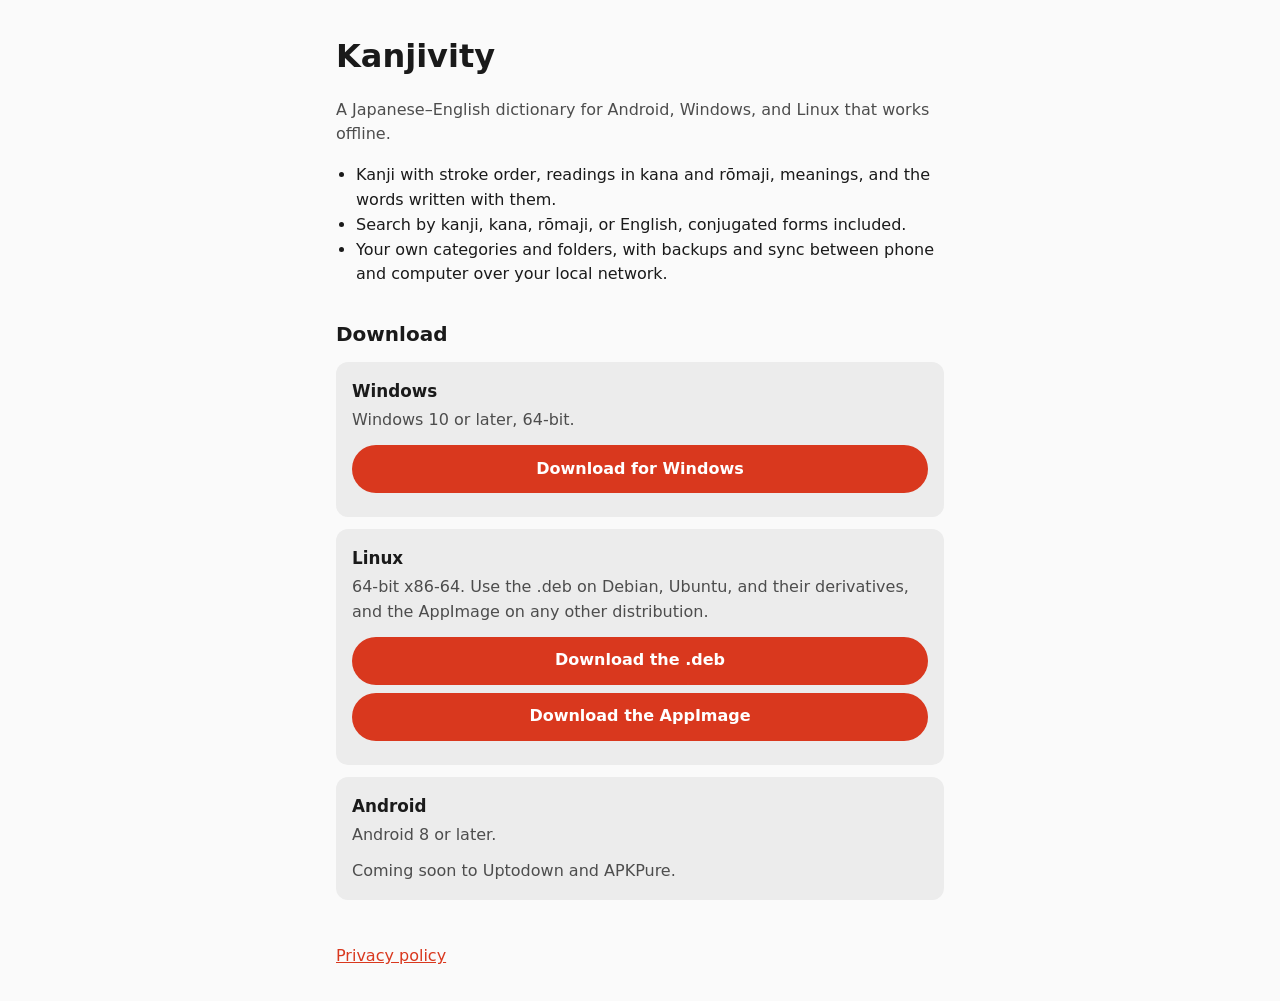
==== index.html @ bca0ab4e "Add the download page and the privacy policy" ====
<!doctype html>
<html lang="en">
<head>
<meta charset="utf-8">
<meta name="viewport" content="width=device-width, initial-scale=1">
<meta name="color-scheme" content="dark light">
<meta name="description" content="Kanjivity is a Japanese-English dictionary for Android, Windows, and Linux that works offline.">
<title>Kanjivity</title>
<link rel="stylesheet" href="style.css">
</head>
<body>
<main>
<h1>Kanjivity</h1>
<p class="lead">A Japanese–English dictionary for Android, Windows, and Linux that works offline.</p>
<ul>
<li>Kanji with stroke order, readings in kana and rōmaji, meanings, and the words written with them.</li>
<li>Search by kanji, kana, rōmaji, or English, conjugated forms included.</li>
<li>Your own categories and folders, with backups and sync between phone and computer over your local network.</li>
</ul>
<h2>Download</h2>
<section class="card">
<h3>Windows</h3>
<p>Windows 10 or later, 64-bit.</p>
<a class="button" href="https://github.com/ghifarhaidar/kanjivity/releases/latest/download/Kanjivity.msi">Download for Windows</a>
</section>
<section class="card">
<h3>Linux</h3>
<p>64-bit x86-64. Use the .deb on Debian, Ubuntu, and their derivatives, and the AppImage on any other distribution.</p>
<a class="button" href="https://github.com/ghifarhaidar/kanjivity/releases/latest/download/kanjivity_amd64.deb">Download the .deb</a>
<a class="button" href="https://github.com/ghifarhaidar/kanjivity/releases/latest/download/Kanjivity-x86_64.AppImage">Download the AppImage</a>
</section>
<section class="card">
<h3>Android</h3>
<p>Android 8 or later.</p>
<p>Coming soon to Uptodown and APKPure.</p>
</section>
</main>
<footer>
<a href="privacy.html">Privacy policy</a>
</footer>
</body>
</html>
---- style.css ----
:root {
  --bg: #121212;
  --text: #E6E6E6;
  --muted: #BDBDBD;
  --card: #2B2B2B;
  --accent: #FF6A4D;
  --on-accent: #121212;
}
@media (prefers-color-scheme: light) {
  :root {
    --bg: #FAFAFA;
    --text: #1A1A1A;
    --muted: #4D4D4D;
    --card: #ECECEC;
    --accent: #D9381E;
    --on-accent: #FFFFFF;
  }
}
* { box-sizing: border-box; }
body {
  margin: 0;
  background: var(--bg);
  color: var(--text);
  font-family: system-ui, -apple-system, "Segoe UI", Roboto, "Helvetica Neue", Arial, sans-serif;
  line-height: 1.55;
  overflow-wrap: anywhere;
}
main, footer { max-width: 40rem; margin: 0 auto; padding: 0 16px; }
main { padding-top: 32px; }
h1 { font-size: 2rem; margin: 0 0 8px; }
h2 { font-size: 1.25rem; margin: 32px 0 8px; }
p, li { color: var(--text); }
.lead, .meta, .note, footer { color: var(--muted); }
ul { padding-left: 1.25rem; }
a { color: var(--accent); }
.card { background: var(--card); border-radius: 12px; padding: 16px; margin: 12px 0; }
.card h3 { margin: 0 0 4px; font-size: 1.05rem; }
.card p { margin: 0 0 12px; color: var(--muted); }
.card p:last-child { margin-bottom: 0; }
.button {
  display: flex;
  align-items: center;
  justify-content: center;
  min-height: 48px;
  margin: 8px 0;
  padding: 0 16px;
  border-radius: 24px;
  background: var(--accent);
  color: var(--on-accent);
  font-weight: 600;
  text-decoration: none;
}
footer { padding-top: 32px; padding-bottom: 32px; }
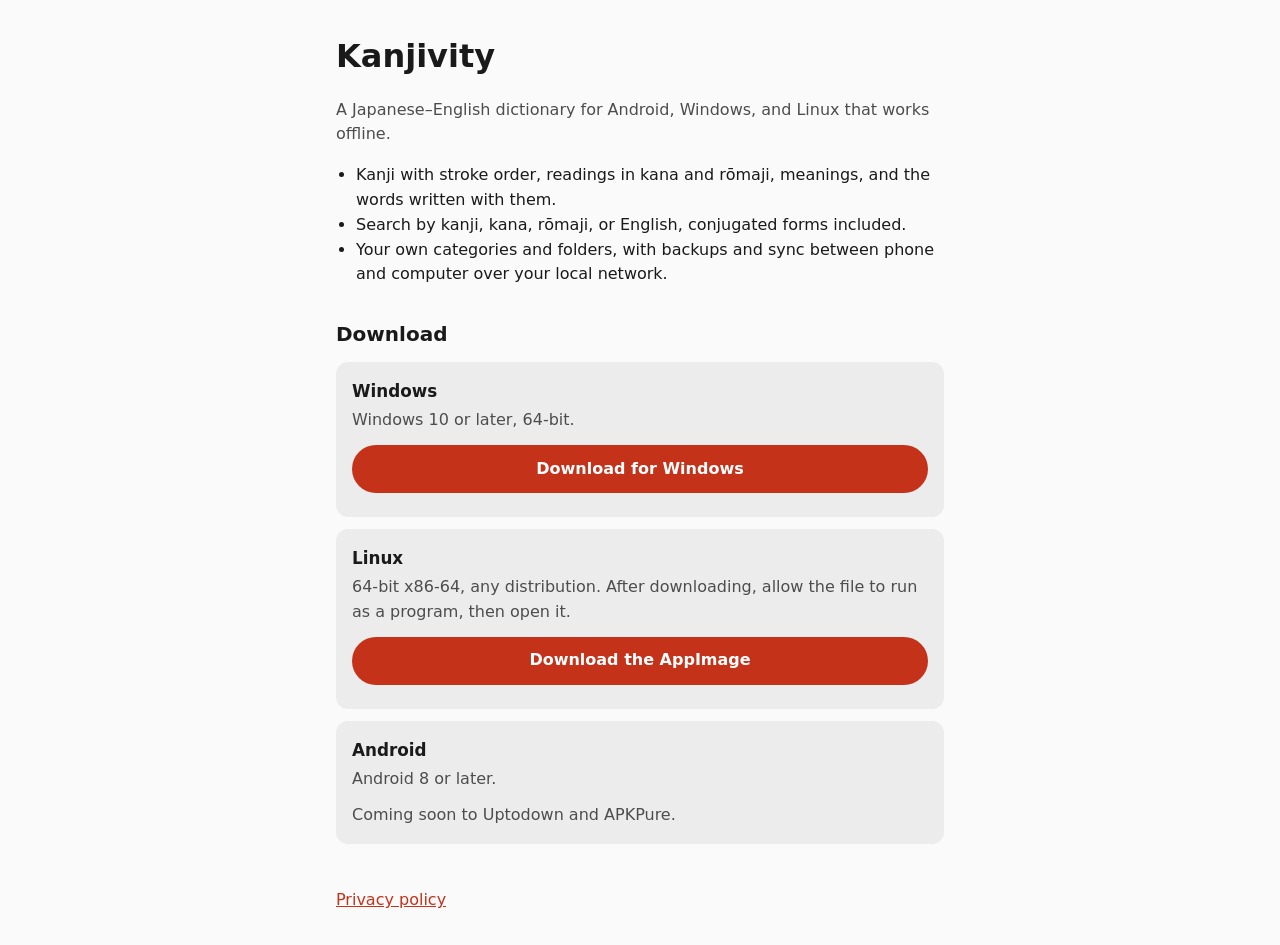
==== commit 8cee0093: "Offer Linux as an AppImage only" ====
--- a/index.html
+++ b/index.html
@@ -25,8 +25,7 @@
 </section>
 <section class="card">
 <h3>Linux</h3>
-<p>64-bit x86-64. Use the .deb on Debian, Ubuntu, and their derivatives, and the AppImage on any other distribution.</p>
-<a class="button" href="https://github.com/ghifarhaidar/kanjivity/releases/latest/download/kanjivity_amd64.deb">Download the .deb</a>
+<p>64-bit x86-64, any distribution. After downloading, allow the file to run as a program, then open it.</p>
 <a class="button" href="https://github.com/ghifarhaidar/kanjivity/releases/latest/download/Kanjivity-x86_64.AppImage">Download the AppImage</a>
 </section>
 <section class="card">
--- a/style.css
+++ b/style.css
@@ -12,7 +12,7 @@
     --text: #1A1A1A;
     --muted: #4D4D4D;
     --card: #ECECEC;
-    --accent: #D9381E;
+    --accent: #C4321A;
     --on-accent: #FFFFFF;
   }
 }
@@ -29,8 +29,7 @@
 main { padding-top: 32px; }
 h1 { font-size: 2rem; margin: 0 0 8px; }
 h2 { font-size: 1.25rem; margin: 32px 0 8px; }
-p, li { color: var(--text); }
-.lead, .meta, .note, footer { color: var(--muted); }
+.lead, .meta, footer { color: var(--muted); }
 ul { padding-left: 1.25rem; }
 a { color: var(--accent); }
 .card { background: var(--card); border-radius: 12px; padding: 16px; margin: 12px 0; }
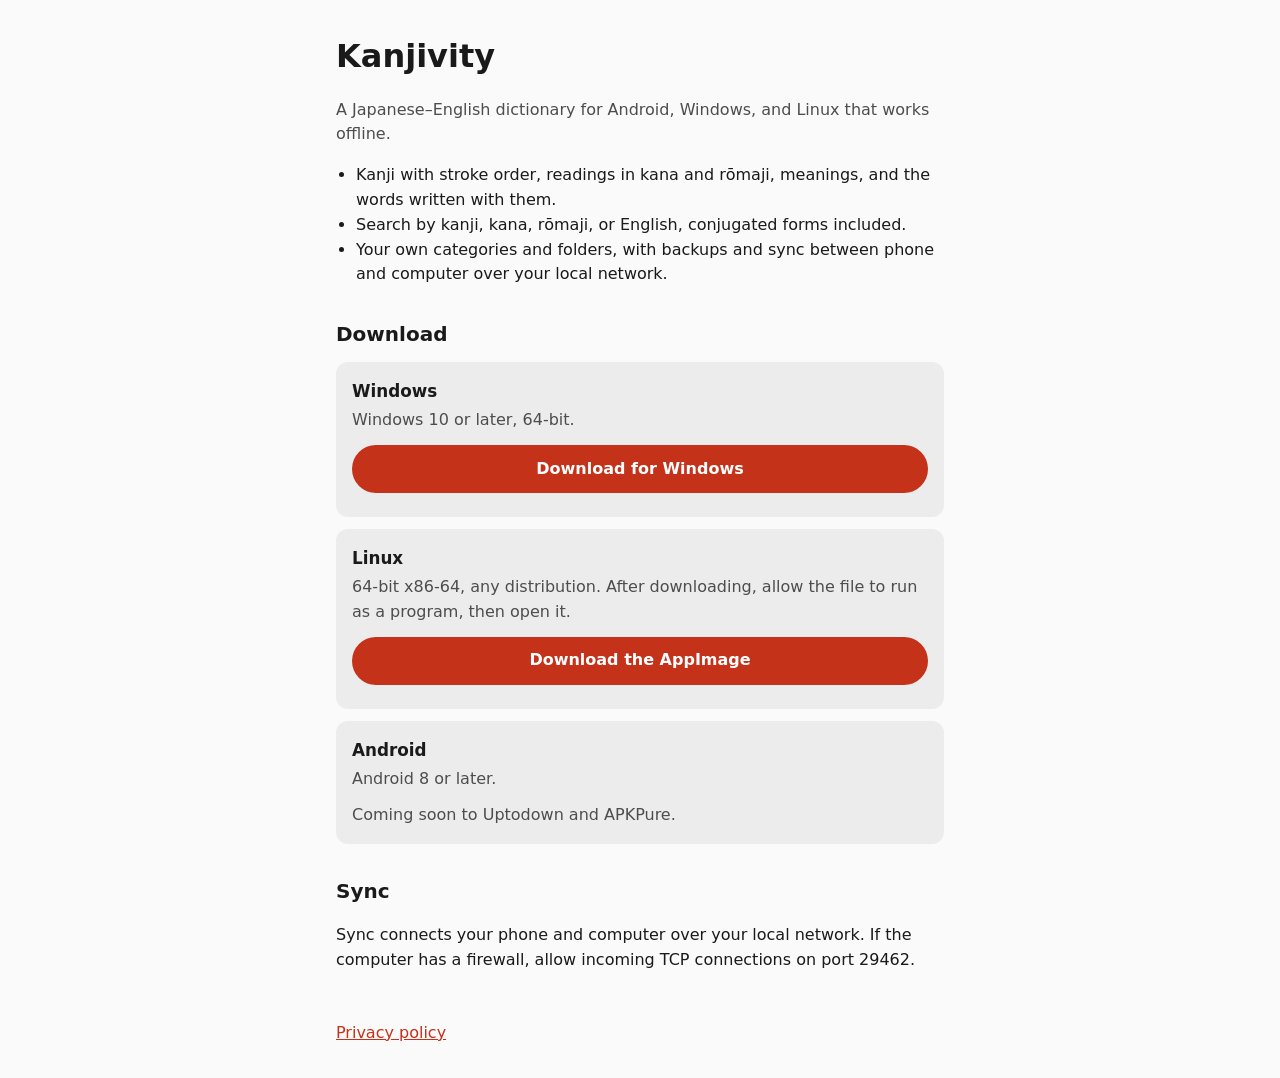
==== commit 915603b4: "Pin sync to a fixed port and report a taken port" ====
--- a/index.html
+++ b/index.html
@@ -33,6 +33,8 @@
 <p>Android 8 or later.</p>
 <p>Coming soon to Uptodown and APKPure.</p>
 </section>
+<h2>Sync</h2>
+<p>Sync connects your phone and computer over your local network. If the computer has a firewall, allow incoming TCP connections on port 29462.</p>
 </main>
 <footer>
 <a href="privacy.html">Privacy policy</a>
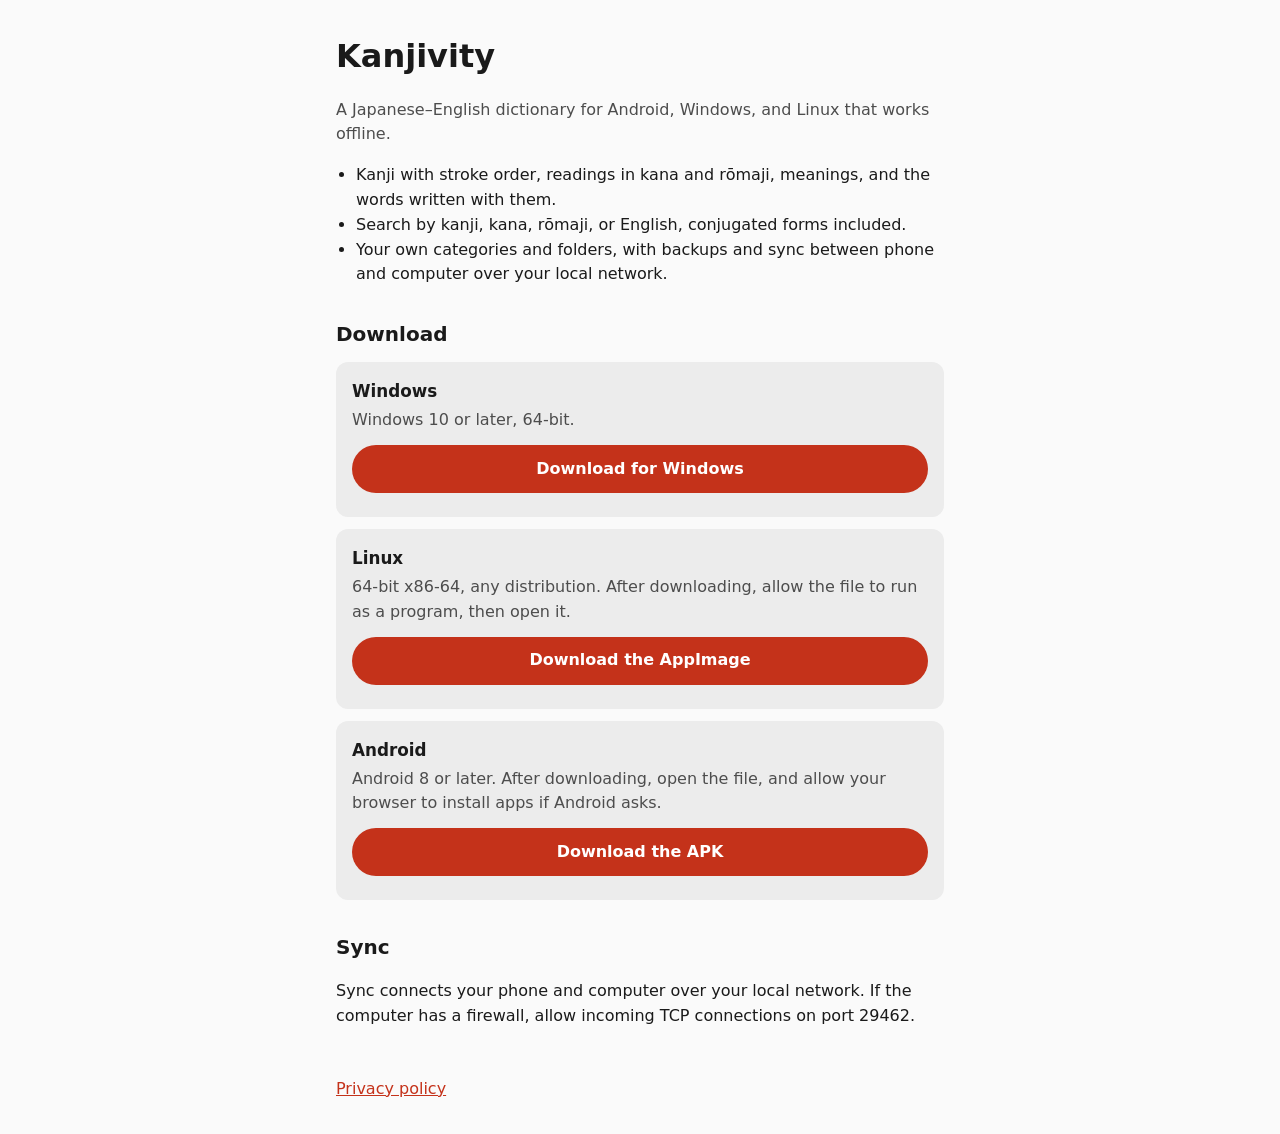
==== commit 7df29a40: "Download the APK from the latest release" ====
--- a/index.html
+++ b/index.html
@@ -30,8 +30,8 @@
 </section>
 <section class="card">
 <h3>Android</h3>
-<p>Android 8 or later.</p>
-<p>Coming soon to Uptodown and APKPure.</p>
+<p>Android 8 or later. After downloading, open the file, and allow your browser to install apps if Android asks.</p>
+<a class="button" href="https://github.com/ghifarhaidar/kanjivity/releases/latest/download/Kanjivity.apk">Download the APK</a>
 </section>
 <h2>Sync</h2>
 <p>Sync connects your phone and computer over your local network. If the computer has a firewall, allow incoming TCP connections on port 29462.</p>
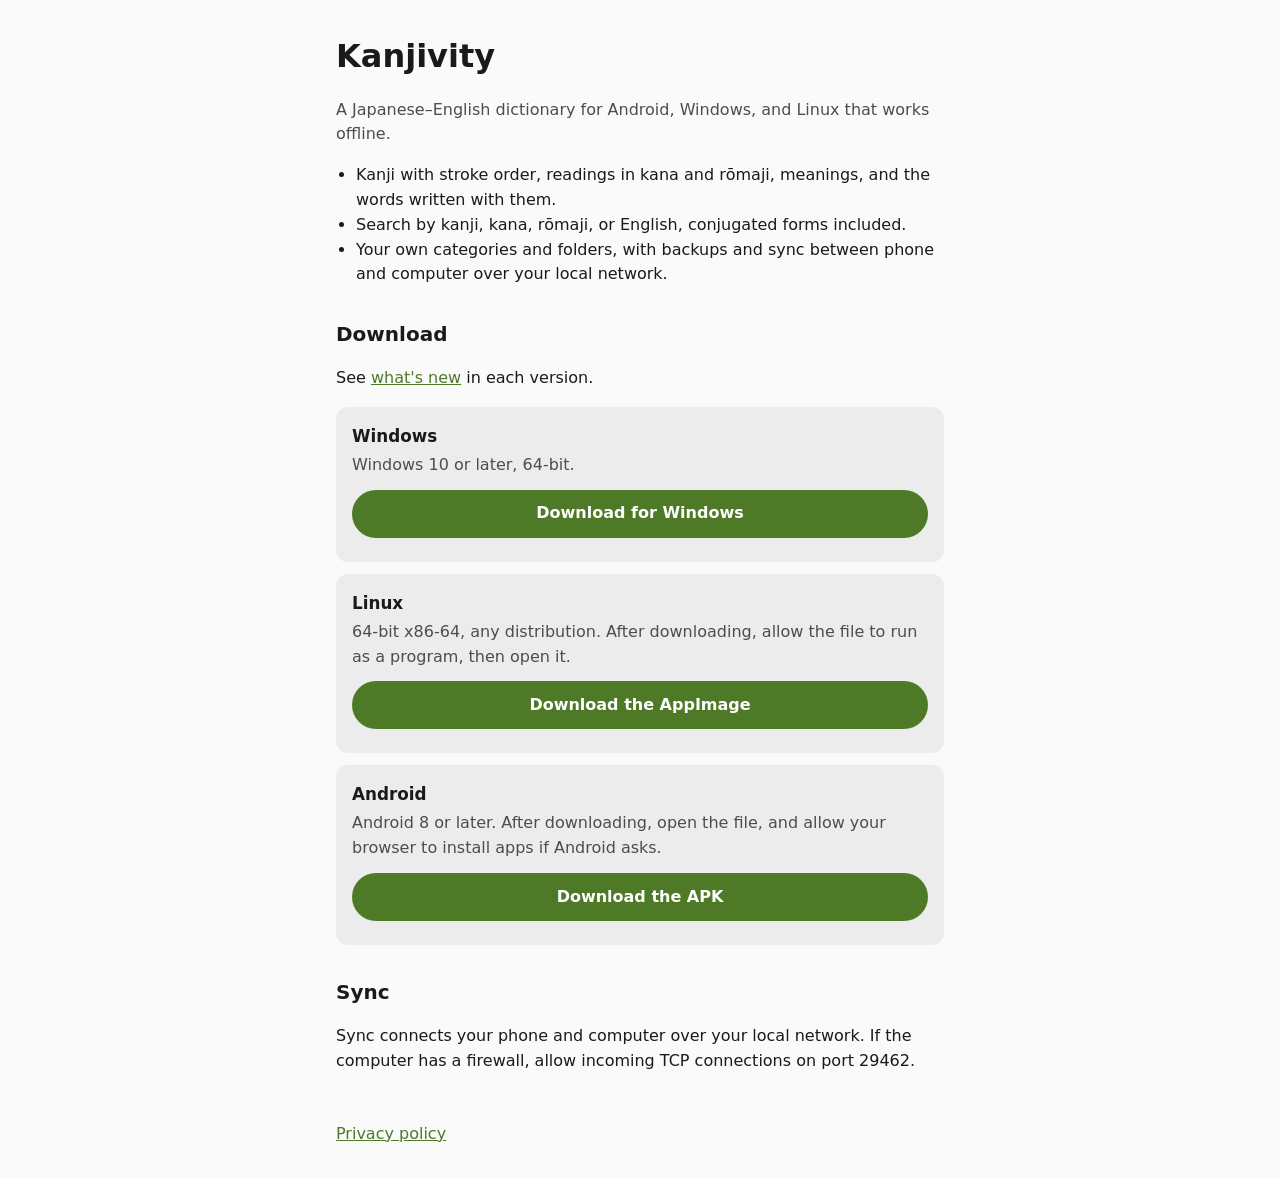
==== commit bb409654: "Add the changelog page" ====
--- a/index.html
+++ b/index.html
@@ -18,6 +18,7 @@
 <li>Your own categories and folders, with backups and sync between phone and computer over your local network.</li>
 </ul>
 <h2>Download</h2>
+<p>See <a href="changelog.html">what's new</a> in each version.</p>
 <section class="card">
 <h3>Windows</h3>
 <p>Windows 10 or later, 64-bit.</p>
--- a/style.css
+++ b/style.css
@@ -3,7 +3,7 @@
   --text: #E6E6E6;
   --muted: #BDBDBD;
   --card: #2B2B2B;
-  --accent: #FF6A4D;
+  --accent: #9CCB6B;
   --on-accent: #121212;
 }
 @media (prefers-color-scheme: light) {
@@ -12,7 +12,7 @@
     --text: #1A1A1A;
     --muted: #4D4D4D;
     --card: #ECECEC;
-    --accent: #C4321A;
+    --accent: #4E7A27;
     --on-accent: #FFFFFF;
   }
 }
